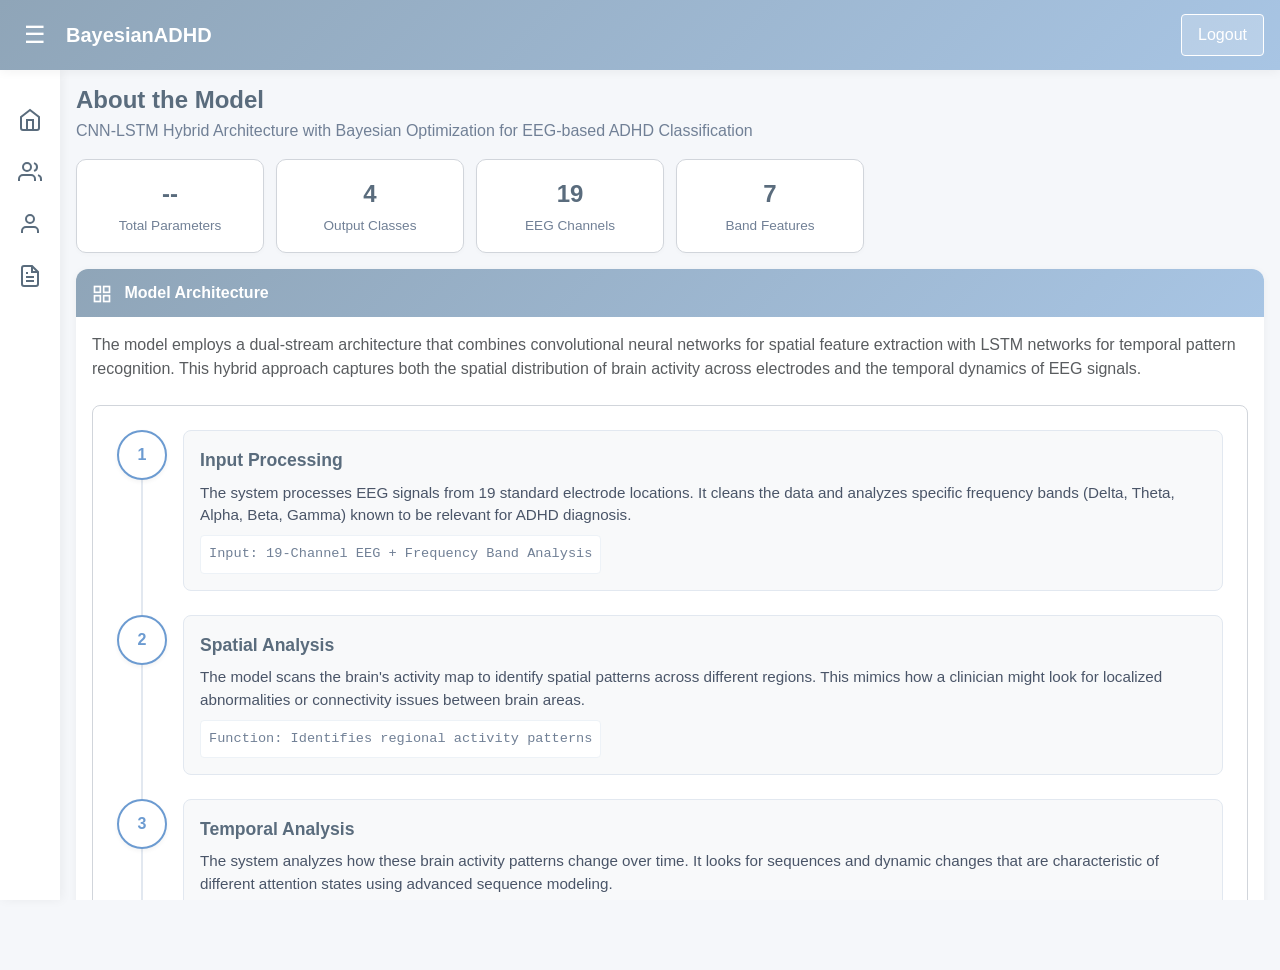
==== backend/app/templates/about.html @ 23b80197 "feat: Add an 'About' page with model information and performance visualizations, refine UI elements," ====
<!DOCTYPE html>
<html lang="en">
    <head>
        <meta charset="UTF-8" />
        <meta name="viewport" content="width=device-width, initial-scale=1.0" />
        <title>About - BayesianADHD Model</title>
        <link
            href="https://cdn.jsdelivr.net/npm/bootstrap@5.3.3/dist/css/bootstrap.min.css"
            rel="stylesheet"
            crossorigin="anonymous"
        />
        <style>
            :root {
                --primary-color: #5a6c7d;
                --secondary-color: #6c9bd1;
                --accent-color: #e89a9c;
                --success-color: #81c995;
                --warning-color: #f5c26b;
                --bg-light: #f5f7fa;
                --text-dark: #4a5568;
                --border-color: #d1d5db;
                --sidebar-width: 250px;
                --sidebar-collapsed-width: 60px;
            }

            body {
                font-family: "Segoe UI", Tahoma, Geneva, Verdana, sans-serif;
                background-color: var(--bg-light);
                color: var(--text-dark);
                margin: 0;
                padding: 0;
                min-height: 100vh;
                overflow-x: hidden;
            }

            .navbar {
                background: linear-gradient(135deg, #8fa5b8, #a8c5e4);
                box-shadow: 0 2px 10px rgba(0, 0, 0, 0.05);
                padding: 0 1rem;
                position: fixed;
                top: 0;
                left: 0;
                right: 0;
                z-index: 1000;
                height: 70px;
                display: flex;
                align-items: center;
            }

            .navbar-left {
                display: flex;
                align-items: center;
                gap: 0.75rem;
            }

            .navbar-brand {
                font-size: 1.25rem;
                font-weight: 600;
                color: white !important;
                margin: 0;
            }

            .navbar-toggle {
                background: none;
                border: none;
                font-size: 1.5rem;
                cursor: pointer;
                color: white;
                padding: 0.5rem;
                margin: 0;
                line-height: 1;
                transition: opacity 0.2s;
            }

            .navbar-toggle:hover {
                opacity: 0.8;
            }

            .layout-wrapper {
                display: flex;
                height: 100vh;
                margin-top: 70px;
            }

            .sidebar {
                width: var(--sidebar-width);
                background: white;
                box-shadow: 2px 0 10px rgba(0, 0, 0, 0.05);
                transition: width 0.3s ease;
                overflow-y: auto;
                overflow-x: hidden;
                display: flex;
                flex-direction: column;
                height: calc(100vh - 70px);
            }

            .sidebar.collapsed {
                width: var(--sidebar-collapsed-width);
            }

            .sidebar-nav {
                flex: 1;
                padding: 1.5rem 0;
            }

            .nav-item {
                list-style: none;
            }

            .nav-link {
                display: flex;
                align-items: center;
                padding: 0.875rem 1rem;
                color: var(--primary-color);
                text-decoration: none;
                transition: all 0.3s ease;
                white-space: nowrap;
                font-size: 0.95rem;
                font-weight: 500;
            }

            .nav-link:hover {
                background: #f8f9fa;
            }

            .nav-link.active {
                background: #e9ecef;
                border-right: 3px solid var(--secondary-color);
                font-weight: 600;
            }

            .nav-link svg {
                min-width: 24px;
                margin-right: 1rem;
                transition: margin 0.3s ease;
            }

            .nav-link span {
                opacity: 1;
                transition: opacity 0.2s ease;
            }

            .sidebar.collapsed .nav-link {
                justify-content: center;
                padding: 0.875rem 0;
            }

            .sidebar.collapsed .nav-link svg {
                margin-right: 0;
            }

            .sidebar.collapsed .nav-link span {
                opacity: 0;
                width: 0;
                overflow: hidden;
            }

            .main-content {
                flex: 1;
                padding: 1rem;
                overflow-y: auto;
                height: calc(100vh - 70px);
            }

            .page-header {
                margin-bottom: 1rem;
            }

            .page-title {
                font-size: 1.5rem;
                font-weight: 700;
                color: var(--primary-color);
                margin-bottom: 0.25rem;
            }

            .page-subtitle {
                color: #718096;
                font-size: 1rem;
            }

            .card {
                background: white;
                border-radius: 12px;
                box-shadow: 0 2px 8px rgba(0, 0, 0, 0.05);
                border: none;
                margin-bottom: 1rem;
            }

            .card-header {
                background: linear-gradient(135deg, #8fa5b8 0%, #a8c5e4 100%);
                color: white;
                font-weight: 600;
                padding: 0.75rem 1rem;
                border-radius: 12px 12px 0 0 !important;
                border: none;
            }

            .card-body {
                padding: 1rem;
            }

            /* Vertical Architecture Visualization */
            .architecture-flow {
                display: flex;
                flex-direction: column;
                gap: 0;
                padding: 1.5rem;
                background: white;
                border: 1px solid var(--border-color);
                border-radius: 8px;
                position: relative;
            }

            .arch-step {
                display: flex;
                gap: 1rem;
                position: relative;
                padding-bottom: 1.5rem;
            }

            .arch-step:last-child {
                padding-bottom: 0;
            }

            .arch-step::before {
                content: '';
                position: absolute;
                left: 24px;
                top: 48px;
                bottom: 0;
                width: 2px;
                background: #e2e8f0;
                z-index: 1;
            }

            .arch-step:last-child::before {
                display: none;
            }

            .arch-icon {
                width: 50px;
                height: 50px;
                border-radius: 50%;
                background: white;
                border: 2px solid var(--secondary-color);
                display: flex;
                align-items: center;
                justify-content: center;
                z-index: 2;
                flex-shrink: 0;
                color: var(--secondary-color);
                font-weight: bold;
                box-shadow: 0 2px 4px rgba(0,0,0,0.05);
            }

            .arch-content {
                flex: 1;
                background: #f8f9fa;
                padding: 1rem;
                border-radius: 8px;
                border: 1px solid #e2e8f0;
                transition: all 0.2s ease;
            }

            .arch-content:hover {
                transform: translateX(4px);
                box-shadow: 0 4px 6px rgba(0,0,0,0.05);
                border-color: var(--secondary-color);
            }

            .arch-title {
                font-size: 1.1rem;
                font-weight: 600;
                color: var(--primary-color);
                margin-bottom: 0.5rem;
                display: flex;
                justify-content: space-between;
                align-items: center;
            }

            .arch-meta {
                font-size: 0.8rem;
                color: white;
                background: var(--secondary-color);
                padding: 0.2rem 0.6rem;
                border-radius: 12px;
            }

            .arch-desc {
                font-size: 0.95rem;
                color: var(--text-dark);
                line-height: 1.5;
                margin-bottom: 0.5rem;
            }

            .arch-detail {
                font-size: 0.85rem;
                color: #718096;
                font-family: monospace;
                background: white;
                padding: 0.5rem;
                border-radius: 4px;
                border: 1px solid #edf2f7;
                display: inline-block;
            }

            /* Parameter Grid */
            .param-grid {
                display: grid;
                grid-template-columns: repeat(auto-fill, minmax(200px, 1fr));
                gap: 1rem;
            }

            .param-item {
                background: white;
                padding: 1rem;
                border-radius: 8px;
                border: 1px solid var(--border-color);
                border-left: 4px solid var(--secondary-color);
            }

            .param-label {
                font-size: 0.8rem;
                color: #718096;
                text-transform: uppercase;
                letter-spacing: 0.5px;
                margin-bottom: 0.25rem;
            }

            .param-value {
                font-size: 1.1rem;
                font-weight: 600;
                color: var(--primary-color);
            }

            /* Stats Cards */
            .stats-grid {
                display: grid;
                grid-template-columns: repeat(auto-fill, minmax(180px, 1fr));
                gap: 0.75rem;
                margin-bottom: 1rem;
            }

            .stat-card {
                background: white;
                color: var(--text-dark);
                padding: 1rem;
                border-radius: 10px;
                text-align: center;
                border: 1px solid var(--border-color);
                box-shadow: 0 2px 4px rgba(0,0,0,0.02);
            }

            .stat-value {
                font-size: 1.5rem;
                font-weight: 700;
                margin-bottom: 0.25rem;
                color: var(--primary-color);
            }

            .stat-label {
                font-size: 0.85rem;
                color: #718096;
            }

            /* Image Container */
            .image-container {
                text-align: center;
                padding: 1rem;
                background: #f8f9fa;
                border-radius: 8px;
                margin-bottom: 1rem;
            }

            .image-container img {
                max-width: 100%;
                height: auto;
                border-radius: 6px;
                box-shadow: 0 2px 8px rgba(0, 0, 0, 0.1);
            }

            .image-placeholder {
                background: #e2e8f0;
                border: 2px dashed #a0aec0;
                border-radius: 8px;
                padding: 3rem;
                text-align: center;
                color: #718096;
            }

            .image-placeholder svg {
                margin-bottom: 1rem;
                opacity: 0.5;
            }

            /* Section Headers */
            .section-header {
                display: flex;
                align-items: center;
                gap: 0.75rem;
                margin-bottom: 1rem;
                padding-bottom: 0.75rem;
                border-bottom: 2px solid #e2e8f0;
            }

            .section-header h5 {
                margin: 0;
                font-weight: 600;
                color: var(--primary-color);
            }

            .section-icon {
                width: 32px;
                height: 32px;
                background: var(--secondary-color);
                border-radius: 8px;
                display: flex;
                align-items: center;
                justify-content: center;
                color: white;
            }

            /* Table Styles */
            .info-table {
                width: 100%;
            }

            .info-table th {
                background: #f8f9fa;
                padding: 0.75rem 1rem;
                text-align: left;
                font-weight: 600;
                color: var(--primary-color);
                border-bottom: 2px solid #e2e8f0;
            }

            .info-table td {
                padding: 0.75rem 1rem;
                border-bottom: 1px solid #e2e8f0;
            }

            .info-table tr:last-child td {
                border-bottom: none;
            }

            /* Placeholder Card */
            .placeholder-card {
                background: white;
                border: 2px dashed #cbd5e0;
                border-radius: 12px;
                padding: 3rem 1.5rem;
                text-align: center;
                display: flex;
                flex-direction: column;
                align-items: center;
                justify-content: center;
                height: 100%;
                min-height: 300px;
                transition: all 0.3s ease;
            }

            .placeholder-card:hover {
                border-color: var(--secondary-color);
                background: #f8fafc;
            }

            .placeholder-icon {
                width: 64px;
                height: 64px;
                color: #a0aec0;
                margin-bottom: 1rem;
                opacity: 0.6;
            }

            .placeholder-title {
                font-weight: 600;
                color: var(--text-dark);
                margin-bottom: 0.5rem;
                font-size: 1.1rem;
            }

            .placeholder-text {
                color: #718096;
                font-size: 0.9rem;
                max-width: 250px;
                margin: 0 auto;
            }

            /* Feature List */
            .feature-list {
                list-style: none;
                padding: 0;
                margin: 0;
            }

            .feature-list li {
                padding: 1rem;
                margin-bottom: 0.75rem;
                border: 1px solid var(--border-color);
                border-radius: 8px;
                display: flex;
                align-items: flex-start;
                gap: 1rem;
                background: white;
                transition: transform 0.2s ease;
            }

            .feature-list li:hover {
                transform: translateY(-2px);
                box-shadow: 0 4px 6px rgba(0,0,0,0.02);
            }

            .feature-icon {
                display: flex;
                align-items: center;
                justify-content: center;
                width: 24px;
                height: 24px;
                background: var(--secondary-color);
                color: white;
                border-radius: 50%;
                font-size: 0.8rem;
                flex-shrink: 0;
                margin-top: 2px;
            }

            /* Tabs */
            .nav-tabs {
                border-bottom: 2px solid #e2e8f0;
            }

            .nav-tabs .nav-link {
                color: var(--text-dark);
                border: none;
                border-bottom: 3px solid transparent;
                padding: 0.75rem 1.25rem;
                font-weight: 500;
            }

            .nav-tabs .nav-link:hover {
                border-bottom-color: var(--secondary-color);
            }

            .nav-tabs .nav-link.active {
                color: var(--secondary-color);
                background: none;
                border-bottom-color: var(--secondary-color);
            }

            .tab-content {
                padding-top: 1.5rem;
            }

            /* Badge */
            .badge-custom {
                background: var(--secondary-color);
                color: white;
                padding: 0.35rem 0.75rem;
                border-radius: 20px;
                font-size: 0.8rem;
                font-weight: 500;
            }

            /* Responsive */
            @media (max-width: 768px) {
                .arch-row {
                    flex-direction: column;
                }

                .arch-arrow {
                    transform: rotate(90deg);
                }

                .param-grid {
                    grid-template-columns: 1fr;
                }
            }
        </style>
    </head>

    <body>
        <!-- Navigation Bar -->
        <nav class="navbar">
            <div class="navbar-left">
                <button class="navbar-toggle" id="sidebar-toggle">
                    <span>☰</span>
                </button>
                <span class="navbar-brand">BayesianADHD</span>
            </div>
            <div
                style="
                    margin-left: auto;
                    display: flex;
                    align-items: center;
                    gap: 1rem;
                "
            >
                <span
                    style="color: white; font-weight: 500"
                    id="clinician-name"
                ></span>
                <button
                    id="logout-btn"
                    style="
                        background: rgba(255, 255, 255, 0.2);
                        border: 1px solid white;
                        color: white;
                        padding: 0.5rem 1rem;
                        border-radius: 4px;
                        cursor: pointer;
                        font-weight: 500;
                        transition: all 0.3s ease;
                    "
                >
                    Logout
                </button>
            </div>
        </nav>

        <div class="layout-wrapper">
            <!-- Sidebar -->
            <aside class="sidebar collapsed" id="sidebar">
                <nav class="sidebar-nav">
                    <ul style="padding: 0; margin: 0">
                        <li class="nav-item">
                            <a href="/index.html" class="nav-link">
                                <svg
                                    width="24"
                                    height="24"
                                    viewBox="0 0 24 24"
                                    fill="none"
                                    stroke="currentColor"
                                    stroke-width="2"
                                >
                                    <path
                                        d="M3 9l9-7 9 7v11a2 2 0 0 1-2 2H5a2 2 0 0 1-2-2z"
                                    ></path>
                                    <polyline
                                        points="9 22 9 12 15 12 15 22"
                                    ></polyline>
                                </svg>
                                <span>Analysis</span>
                            </a>
                        </li>
                        <li class="nav-item">
                            <a href="/subjects.html" class="nav-link">
                                <svg
                                    width="24"
                                    height="24"
                                    viewBox="0 0 24 24"
                                    fill="none"
                                    stroke="currentColor"
                                    stroke-width="2"
                                >
                                    <path
                                        d="M17 21v-2a4 4 0 0 0-4-4H5a4 4 0 0 0-4 4v2"
                                    ></path>
                                    <circle cx="9" cy="7" r="4"></circle>
                                    <path d="M23 21v-2a4 4 0 0 0-3-3.87"></path>
                                    <path d="M16 3.13a4 4 0 0 1 0 7.75"></path>
                                </svg>
                                <span>Subjects</span>
                            </a>
                        </li>
                        <li class="nav-item">
                            <a href="/clinicians.html" class="nav-link">
                                <svg
                                    width="24"
                                    height="24"
                                    viewBox="0 0 24 24"
                                    fill="none"
                                    stroke="currentColor"
                                    stroke-width="2"
                                >
                                    <path
                                        d="M20 21v-2a4 4 0 0 0-4-4H8a4 4 0 0 0-4 4v2"
                                    ></path>
                                    <circle cx="12" cy="7" r="4"></circle>
                                </svg>
                                <span>Clinicians</span>
                            </a>
                        </li>
                        <li class="nav-item">
                            <a href="/results.html" class="nav-link">
                                <svg
                                    width="24"
                                    height="24"
                                    viewBox="0 0 24 24"
                                    fill="none"
                                    stroke="currentColor"
                                    stroke-width="2"
                                >
                                    <path
                                        d="M14 2H6a2 2 0 0 0-2 2v16a2 2 0 0 0 2 2h12a2 2 0 0 0 2-2V8z"
                                    ></path>
                                    <polyline
                                        points="14 2 14 8 20 8"
                                    ></polyline>
                                    <line x1="16" y1="13" x2="8" y2="13"></line>
                                    <line x1="16" y1="17" x2="8" y2="17"></line>
                                    <polyline points="10 9 9 9 8 9"></polyline>
                                </svg>
                                <span>Results</span>
                            </a>
                        </li>
                        <!--
                        <li class="nav-item">
                            <a href="/about.html" class="nav-link active">
                                <svg
                                    width="24"
                                    height="24"
                                    viewBox="0 0 24 24"
                                    fill="none"
                                    stroke="currentColor"
                                    stroke-width="2"
                                >
                                    <circle cx="12" cy="12" r="10"></circle>
                                    <path
                                        d="M9.09 9a3 3 0 0 1 5.83 1c0 2-3 3-3 3"
                                    ></path>
                                    <line
                                        x1="12"
                                        y1="17"
                                        x2="12.01"
                                        y2="17"
                                    ></line>
                                </svg>
                                <span>About</span>
                            </a>
                        </li>
                        -->
                    </ul>
                </nav>
            </aside>

            <!-- Main Content -->
            <main class="main-content">
                <div class="page-header">
                    <h1 class="page-title">About the Model</h1>
                    <p class="page-subtitle">
                        CNN-LSTM Hybrid Architecture with Bayesian Optimization
                        for EEG-based ADHD Classification
                    </p>
                </div>

                <!-- Model Overview Stats -->
                <div class="stats-grid" id="model-stats">
                    <div class="stat-card">
                        <div class="stat-value" id="stat-params">--</div>
                        <div class="stat-label">Total Parameters</div>
                    </div>
                    <div class="stat-card">
                        <div class="stat-value">4</div>
                        <div class="stat-label">Output Classes</div>
                    </div>
                    <div class="stat-card">
                        <div class="stat-value">19</div>
                        <div class="stat-label">EEG Channels</div>
                    </div>
                    <div class="stat-card">
                        <div class="stat-value">7</div>
                        <div class="stat-label">Band Features</div>
                    </div>
                </div>

                <!-- Architecture Card -->
                <div class="card">
                    <div class="card-header">
                        <svg
                            width="20"
                            height="20"
                            viewBox="0 0 24 24"
                            fill="none"
                            stroke="currentColor"
                            stroke-width="2"
                            style="
                                display: inline;
                                vertical-align: middle;
                                margin-right: 8px;
                            "
                        >
                            <rect x="3" y="3" width="7" height="7"></rect>
                            <rect x="14" y="3" width="7" height="7"></rect>
                            <rect x="14" y="14" width="7" height="7"></rect>
                            <rect x="3" y="14" width="7" height="7"></rect>
                        </svg>
                        Model Architecture
                    </div>
                    <div class="card-body">
                        <p class="text-muted mb-4">
                            The model employs a dual-stream architecture that
                            combines convolutional neural networks for spatial
                            feature extraction with LSTM networks for temporal
                            pattern recognition. This hybrid approach captures
                            both the spatial distribution of brain activity
                            across electrodes and the temporal dynamics of EEG
                            signals.
                        </p>

                        <!-- Visual Architecture Flow -->
                        <div class="architecture-flow">
                            <!-- Input Step -->
                            <div class="arch-step">
                                <div class="arch-icon">1</div>
                                <div class="arch-content">
                                    <div class="arch-title">
                                        Input Processing
                                    </div>
                                    <div class="arch-desc">
                                        The system processes EEG signals from 19 standard electrode locations. It cleans the data and analyzes specific frequency bands (Delta, Theta, Alpha, Beta, Gamma) known to be relevant for ADHD diagnosis.
                                    </div>
                                    <div class="arch-detail">
                                        Input: 19-Channel EEG + Frequency Band Analysis
                                    </div>
                                </div>
                            </div>

                            <!-- Spatial Analysis -->
                            <div class="arch-step">
                                <div class="arch-icon">2</div>
                                <div class="arch-content">
                                    <div class="arch-title">
                                        Spatial Analysis
                                    </div>
                                    <div class="arch-desc">
                                        The model scans the brain's activity map to identify spatial patterns across different regions. This mimics how a clinician might look for localized abnormalities or connectivity issues between brain areas.
                                    </div>
                                    <div class="arch-detail">
                                        Function: Identifies regional activity patterns
                                    </div>
                                </div>
                            </div>

                            <!-- Temporal Analysis -->
                            <div class="arch-step">
                                <div class="arch-icon">3</div>
                                <div class="arch-content">
                                    <div class="arch-title">
                                        Temporal Analysis
                                    </div>
                                    <div class="arch-desc">
                                        The system analyzes how these brain activity patterns change over time. It looks for sequences and dynamic changes that are characteristic of different attention states using advanced sequence modeling.
                                    </div>
                                    <div class="arch-detail">
                                        Function: Tracks brain activity changes over time
                                    </div>
                                </div>
                            </div>

                            <!-- Classification -->
                            <div class="arch-step">
                                <div class="arch-icon">4</div>
                                <div class="arch-content">
                                    <div class="arch-title">
                                        Classification
                                    </div>
                                    <div class="arch-desc">
                                        Based on the identified spatial and temporal patterns, the model calculates the probability of each category to aid clinical decision making.
                                    </div>
                                    <div class="arch-detail">
                                        Output: Probability of ADHD Subtypes vs Control
                                    </div>
                                </div>
                            </div>
                        </div>
                    </div>
                </div>

                <!-- Tabs for Details -->
                <div class="card">
                    <div class="card-body">
                        <ul class="nav nav-tabs" id="detailTabs" role="tablist">
                            <li class="nav-item" role="presentation">
                                <button
                                    class="nav-link active"
                                    id="params-tab"
                                    data-bs-toggle="tab"
                                    data-bs-target="#params"
                                    type="button"
                                >
                                    Optimized Parameters
                                </button>
                            </li>
                            <li class="nav-item" role="presentation">
                                <button
                                    class="nav-link"
                                    id="training-tab"
                                    data-bs-toggle="tab"
                                    data-bs-target="#training"
                                    type="button"
                                >
                                    Training Results
                                </button>
                            </li>
                            <li class="nav-item" role="presentation">
                                <button
                                    class="nav-link"
                                    id="features-tab"
                                    data-bs-toggle="tab"
                                    data-bs-target="#features"
                                    type="button"
                                >
                                    Key Features
                                </button>
                            </li>
                        </ul>

                        <div class="tab-content" id="detailTabsContent">
                            <!-- Optimized Parameters Tab -->
                            <div
                                class="tab-pane fade show active"
                                id="params"
                                role="tabpanel"
                            >
                                <div class="section-header">
                                    <div class="section-icon">
                                        <svg
                                            width="16"
                                            height="16"
                                            viewBox="0 0 24 24"
                                            fill="none"
                                            stroke="currentColor"
                                            stroke-width="2"
                                        >
                                            <circle
                                                cx="12"
                                                cy="12"
                                                r="3"
                                            ></circle>
                                            <path
                                                d="M19.4 15a1.65 1.65 0 0 0 .33 1.82l.06.06a2 2 0 0 1 0 2.83 2 2 0 0 1-2.83 0l-.06-.06a1.65 1.65 0 0 0-1.82-.33 1.65 1.65 0 0 0-1 1.51V21a2 2 0 0 1-2 2 2 2 0 0 1-2-2v-.09A1.65 1.65 0 0 0 9 19.4a1.65 1.65 0 0 0-1.82.33l-.06.06a2 2 0 0 1-2.83 0 2 2 0 0 1 0-2.83l.06-.06a1.65 1.65 0 0 0 .33-1.82 1.65 1.65 0 0 0-1.51-1H3a2 2 0 0 1-2-2 2 2 0 0 1 2-2h.09A1.65 1.65 0 0 0 4.6 9a1.65 1.65 0 0 0-.33-1.82l-.06-.06a2 2 0 0 1 0-2.83 2 2 0 0 1 2.83 0l.06.06a1.65 1.65 0 0 0 1.82.33H9a1.65 1.65 0 0 0 1-1.51V3a2 2 0 0 1 2-2 2 2 0 0 1 2 2v.09a1.65 1.65 0 0 0 1 1.51 1.65 1.65 0 0 0 1.82-.33l.06-.06a2 2 0 0 1 2.83 0 2 2 0 0 1 0 2.83l-.06.06a1.65 1.65 0 0 0-.33 1.82V9a1.65 1.65 0 0 0 1.51 1H21a2 2 0 0 1 2 2 2 2 0 0 1-2 2h-.09a1.65 1.65 0 0 0-1.51 1z"
                                            ></path>
                                        </svg>
                                    </div>
                                    <h5>
                                        Hyperparameters (Bayesian Optimized)
                                    </h5>
                                    <span class="badge-custom"
                                        >TPE Algorithm</span
                                    >
                                </div>
                                <p class="text-muted mb-3">
                                    These parameters were found using
                                    Tree-structured Parzen Estimator (TPE) with
                                    iterative convergence-based optimization.
                                </p>

                                <div class="row">
                                    <div class="col-md-6">
                                        <h6 class="text-muted mb-3">
                                            CNN Configuration
                                        </h6>
                                        <div class="param-grid">
                                            <div class="param-item">
                                                <div class="param-label">
                                                    Conv1 Filters
                                                </div>
                                                <div
                                                    class="param-value"
                                                    id="param-cnn-kernels-1"
                                                >
                                                    64
                                                </div>
                                            </div>
                                            <div class="param-item">
                                                <div class="param-label">
                                                    Conv1 Kernel
                                                </div>
                                                <div
                                                    class="param-value"
                                                    id="param-cnn-kernel-1"
                                                >
                                                    5×5
                                                </div>
                                            </div>
                                            <div class="param-item">
                                                <div class="param-label">
                                                    Conv2 Filters
                                                </div>
                                                <div
                                                    class="param-value"
                                                    id="param-cnn-kernels-2"
                                                >
                                                    16
                                                </div>
                                            </div>
                                            <div class="param-item">
                                                <div class="param-label">
                                                    Conv2 Kernel
                                                </div>
                                                <div
                                                    class="param-value"
                                                    id="param-cnn-kernel-2"
                                                >
                                                    5×5
                                                </div>
                                            </div>
                                            <div class="param-item">
                                                <div class="param-label">
                                                    CNN Dense
                                                </div>
                                                <div
                                                    class="param-value"
                                                    id="param-cnn-dense"
                                                >
                                                    32
                                                </div>
                                            </div>
                                            <div class="param-item">
                                                <div class="param-label">
                                                    CNN Dropout
                                                </div>
                                                <div
                                                    class="param-value"
                                                    id="param-cnn-dropout"
                                                >
                                                    0.052
                                                </div>
                                            </div>
                                        </div>
                                    </div>
                                    <div class="col-md-6">
                                        <h6 class="text-muted mb-3">
                                            LSTM & Training
                                        </h6>
                                        <div class="param-grid">
                                            <div class="param-item">
                                                <div class="param-label">
                                                    LSTM Hidden
                                                </div>
                                                <div
                                                    class="param-value"
                                                    id="param-lstm-hidden"
                                                >
                                                    96
                                                </div>
                                            </div>
                                            <div class="param-item">
                                                <div class="param-label">
                                                    LSTM Layers
                                                </div>
                                                <div
                                                    class="param-value"
                                                    id="param-lstm-layers"
                                                >
                                                    4
                                                </div>
                                            </div>
                                            <div class="param-item">
                                                <div class="param-label">
                                                    LSTM Dense
                                                </div>
                                                <div
                                                    class="param-value"
                                                    id="param-lstm-dense"
                                                >
                                                    64
                                                </div>
                                            </div>
                                            <div class="param-item">
                                                <div class="param-label">
                                                    Batch Size
                                                </div>
                                                <div
                                                    class="param-value"
                                                    id="param-batch-size"
                                                >
                                                    32
                                                </div>
                                            </div>
                                            <div class="param-item">
                                                <div class="param-label">
                                                    Learning Rate
                                                </div>
                                                <div
                                                    class="param-value"
                                                    id="param-lr"
                                                >
                                                    6.42e-5
                                                </div>
                                            </div>
                                            <div class="param-item">
                                                <div class="param-label">
                                                    Optimizer
                                                </div>
                                                <div
                                                    class="param-value"
                                                    id="param-optimizer"
                                                >
                                                    SGD
                                                </div>
                                            </div>
                                        </div>
                                    </div>
                                </div>
                            </div>

                            <!-- Training Results Tab -->
                            <div
                                class="tab-pane fade"
                                id="training"
                                role="tabpanel"
                            >
                                <div class="section-header">
                                    <div class="section-icon">
                                        <svg
                                            width="16"
                                            height="16"
                                            viewBox="0 0 24 24"
                                            fill="none"
                                            stroke="currentColor"
                                            stroke-width="2"
                                        >
                                            <line
                                                x1="18"
                                                y1="20"
                                                x2="18"
                                                y2="10"
                                            ></line>
                                            <line
                                                x1="12"
                                                y1="20"
                                                x2="12"
                                                y2="4"
                                            ></line>
                                            <line
                                                x1="6"
                                                y1="20"
                                                x2="6"
                                                y2="14"
                                            ></line>
                                        </svg>
                                    </div>
                                    <h5>Training Visualizations</h5>
                                </div>

                                <div class="row">
                                    <div class="col-lg-6 mb-4">
                                        <div class="image-container">
                                            <img src="/static/images/Training Curve Comparison.png" alt="Training Curve Comparison">
                                            <div class="mt-2 text-muted small">Training & Validation Loss</div>
                                        </div>
                                    </div>
                                    <div class="col-lg-6 mb-4">
                                        <div class="image-container">
                                            <img src="/static/images/Confusion Matrix Comparison.png" alt="Confusion Matrix">
                                            <div class="mt-2 text-muted small">Confusion Matrix</div>
                                        </div>
                                    </div>
                                </div>

                                <div class="row">
                                    <div class="col-lg-6 mb-4">
                                        <div class="image-container">
                                            <img src="/static/images/Bayesian Optimization Run Convergence.png" alt="Bayesian Optimization">
                                            <div class="mt-2 text-muted small">Bayesian Optimization Convergence</div>
                                        </div>
                                    </div>
                                    <div class="col-lg-6 mb-4">
                                        <div class="image-container">
                                            <img src="/static/images/Performance Comparison.png" alt="Performance Comparison">
                                            <div class="mt-2 text-muted small">Model Performance Comparison</div>
                                        </div>
                                    </div>
                                </div>
                            </div>

                            <!-- Key Features Tab -->
                            <div
                                class="tab-pane fade"
                                id="features"
                                role="tabpanel"
                            >
                                <div class="row">
                                    <div class="col-md-6">
                                        <div class="section-header">
                                            <div class="section-icon">
                                                <svg
                                                    width="16"
                                                    height="16"
                                                    viewBox="0 0 24 24"
                                                    fill="none"
                                                    stroke="currentColor"
                                                    stroke-width="2"
                                                >
                                                    <polyline
                                                        points="22 12 18 12 15 21 9 3 6 12 2 12"
                                                    ></polyline>
                                                </svg>
                                            </div>
                                            <h5>Architecture Features</h5>
                                        </div>
                                        <ul class="feature-list">
                                            <li>
                                                <span class="feature-icon"
                                                    >✓</span
                                                >
                                                <div>
                                                    <strong
                                                        >Dual-Stream
                                                        Architecture</strong
                                                    ><br />
                                                    <small class="text-muted"
                                                        >Combines raw EEG
                                                        spatial-temporal
                                                        features with engineered
                                                        frequency band
                                                        powers</small
                                                    >
                                                </div>
                                            </li>
                                            <li>
                                                <span class="feature-icon"
                                                    >✓</span
                                                >
                                                <div>
                                                    <strong
                                                        >CNN Spatial
                                                        Extraction</strong
                                                    ><br />
                                                    <small class="text-muted"
                                                        >Conv2D layers capture
                                                        spatial patterns across
                                                        19 EEG electrodes</small
                                                    >
                                                </div>
                                            </li>
                                            <li>
                                                <span class="feature-icon"
                                                    >✓</span
                                                >
                                                <div>
                                                    <strong
                                                        >LSTM Temporal
                                                        Modeling</strong
                                                    ><br />
                                                    <small class="text-muted"
                                                        >Multi-layer LSTM
                                                        captures sequential
                                                        patterns in EEG time
                                                        series</small
                                                    >
                                                </div>
                                            </li>
                                            <li>
                                                <span class="feature-icon"
                                                    >✓</span
                                                >
                                                <div>
                                                    <strong
                                                        >Feature Fusion</strong
                                                    ><br />
                                                    <small class="text-muted"
                                                        >Concatenates CNN-LSTM
                                                        output with band power
                                                        features for
                                                        classification</small
                                                    >
                                                </div>
                                            </li>
                                        </ul>
                                    </div>
                                    <div class="col-md-6">
                                        <div class="section-header">
                                            <div class="section-icon">
                                                <svg
                                                    width="16"
                                                    height="16"
                                                    viewBox="0 0 24 24"
                                                    fill="none"
                                                    stroke="currentColor"
                                                    stroke-width="2"
                                                >
                                                    <path d="M12 20h9"></path>
                                                    <path
                                                        d="M16.5 3.5a2.121 2.121 0 0 1 3 3L7 19l-4 1 1-4L16.5 3.5z"
                                                    ></path>
                                                </svg>
                                            </div>
                                            <h5>Training Features</h5>
                                        </div>
                                        <ul class="feature-list">
                                            <li>
                                                <span class="feature-icon"
                                                    >✓</span
                                                >
                                                <div>
                                                    <strong
                                                        >Bayesian Hyperparameter
                                                        Optimization</strong
                                                    ><br />
                                                    <small class="text-muted"
                                                        >Tree-structured Parzen
                                                        Estimator (TPE) for
                                                        efficient parameter
                                                        search</small
                                                    >
                                                </div>
                                            </li>
                                            <li>
                                                <span class="feature-icon"
                                                    >✓</span
                                                >
                                                <div>
                                                    <strong
                                                        >Iterative
                                                        Convergence</strong
                                                    ><br />
                                                    <small class="text-muted"
                                                        >Multiple BO searches
                                                        until standard deviation
                                                        of results
                                                        converges</small
                                                    >
                                                </div>
                                            </li>
                                            <li>
                                                <span class="feature-icon"
                                                    >✓</span
                                                >
                                                <div>
                                                    <strong
                                                        >Early Stopping</strong
                                                    ><br />
                                                    <small class="text-muted"
                                                        >Prevents overfitting
                                                        with configurable
                                                        patience
                                                        parameter</small
                                                    >
                                                </div>
                                            </li>
                                            <li>
                                                <span class="feature-icon"
                                                    >✓</span
                                                >
                                                <div>
                                                    <strong
                                                        >Cross-Validation</strong
                                                    ><br />
                                                    <small class="text-muted"
                                                        >K-Fold and
                                                        Leave-One-Subject-Out
                                                        (LOSOCV) for robust
                                                        evaluation</small
                                                    >
                                                </div>
                                            </li>
                                        </ul>
                                    </div>
                                </div>

                                <div class="mt-4">
                                    <div class="section-header">
                                        <div class="section-icon">
                                            <svg
                                                width="16"
                                                height="16"
                                                viewBox="0 0 24 24"
                                                fill="none"
                                                stroke="currentColor"
                                                stroke-width="2"
                                            >
                                                <path
                                                    d="M21 16V8a2 2 0 0 0-1-1.73l-7-4a2 2 0 0 0-2 0l-7 4A2 2 0 0 0 3 8v8a2 2 0 0 0 1 1.73l7 4a2 2 0 0 0 2 0l7-4A2 2 0 0 0 21 16z"
                                                ></path>
                                            </svg>
                                        </div>
                                        <h5>Classification Classes</h5>
                                    </div>
                                    <table class="info-table">
                                        <thead>
                                            <tr>
                                                <th>Class ID</th>
                                                <th>Label</th>
                                                <th>Description</th>
                                            </tr>
                                        </thead>
                                        <tbody>
                                            <tr>
                                                <td>0</td>
                                                <td><strong>Combined / C</strong></td>
                                                <td>
                                                    Combined Presentation (ADHD-C)
                                                    (Inattentive + Hyperactive-Impulsive)
                                                </td>
                                            </tr>
                                            <tr>
                                                <td>1</td>
                                                <td><strong>Hyperactive-Impulsive</strong></td>
                                                <td>
                                                    Predominantly Hyperactive-Impulsive Presentation (ADHD-H)
                                                </td>
                                            </tr>
                                            <tr>
                                                <td>2</td>
                                                <td><strong>Inattentive</strong></td>
                                                <td>
                                                    Predominantly Inattentive Presentation (ADHD-I)
                                                </td>
                                            </tr>
                                            <tr>
                                                <td>3</td>
                                                <td>
                                                    <strong>Non-ADHD</strong>
                                                </td>
                                                <td>
                                                    Neurotypical Control Group
                                                    (No diagnosis)
                                                </td>
                                            </tr>
                                        </tbody>
                                    </table>
                                </div>
                            </div>
                        </div>
                    </div>
                </div>

                <!-- Footer Info -->
                <div class="card">
                    <div class="card-body text-center">
                        <p class="text-muted mb-0">
                            <strong>BayesianADHD</strong> - EEG-based ADHD
                            Classification Platform<br />
                            <small
                                >Model trained with PyTorch | Hyperparameter
                                optimization with Hyperopt</small
                            >
                        </p>
                    </div>
                </div>
            </main>
        </div>

        <script
            src="https://cdn.jsdelivr.net/npm/bootstrap@5.3.3/dist/js/bootstrap.bundle.min.js"
            crossorigin="anonymous"
        ></script>
        <script>
            // Sidebar toggle
            const sidebar = document.getElementById("sidebar");
            const toggleBtn = document.getElementById("sidebar-toggle");

            toggleBtn.addEventListener("click", () => {
                sidebar.classList.toggle("collapsed");
            });

            // Load clinician name
            document.addEventListener("DOMContentLoaded", async () => {
                try {
                    const response = await fetch("/api/clinician/current");
                    if (response.ok) {
                        const data = await response.json();
                        document.getElementById(
                            "clinician-name"
                        ).textContent = `Dr. ${data.first_name} ${data.last_name}`;
                    }
                } catch (error) {
                    console.log("Could not load clinician info");
                }

                // Load model info
                loadModelInfo();
            });

            // Logout handler
            document
                .getElementById("logout-btn")
                .addEventListener("click", async () => {
                    try {
                        await fetch("/api/logout", { method: "POST" });
                        window.location.href = "/login.html";
                    } catch (error) {
                        console.error("Logout error:", error);
                        window.location.href = "/login.html";
                    }
                });

            // Load model parameters and stats
            async function loadModelInfo() {
                try {
                    const response = await fetch("/api/model/info");
                    if (response.ok) {
                        const data = await response.json();

                        // Update stats
                        if (data.total_params) {
                            document.getElementById("stat-params").textContent =
                                formatNumber(data.total_params);
                        }

                        // Update parameters
                        if (data.params) {
                            const p = data.params;

                            // CNN params
                            updateElement(
                                "param-cnn-kernels-1",
                                p.cnn_kernels_1
                            );
                            updateElement(
                                "param-cnn-kernel-1",
                                `${p.cnn_kernel_size_1}×${p.cnn_kernel_size_1}`
                            );
                            updateElement(
                                "param-cnn-kernels-2",
                                p.cnn_kernels_2
                            );
                            updateElement(
                                "param-cnn-kernel-2",
                                `${p.cnn_kernel_size_2}×${p.cnn_kernel_size_2}`
                            );
                            updateElement("param-cnn-dense", p.cnn_dense);
                            updateElement(
                                "param-cnn-dropout",
                                p.cnn_dropout?.toFixed(3) ||
                                    p.dropout?.toFixed(3)
                            );

                            // LSTM params
                            updateElement(
                                "param-lstm-hidden",
                                p.lstm_hidden_size
                            );
                            updateElement("param-lstm-layers", p.lstm_layers);
                            updateElement("param-lstm-dense", p.lstm_dense);

                            // Training params
                            updateElement("param-batch-size", p.batch_size);
                            updateElement(
                                "param-lr",
                                p.learning_rate?.toExponential(2)
                            );
                            updateElement(
                                "param-optimizer",
                                p.optimizer?.toUpperCase()
                            );

                            // Update architecture diagram
                            updateElement(
                                "conv1-detail",
                                `${p.cnn_kernels_1} filters, ${p.cnn_kernel_size_1}×${p.cnn_kernel_size_1}`
                            );
                            updateElement(
                                "conv2-detail",
                                `${p.cnn_kernels_2} filters, ${p.cnn_kernel_size_2}×${p.cnn_kernel_size_2}`
                            );
                            updateElement(
                                "cnn-dense-detail",
                                `${p.cnn_dense} units`
                            );
                            updateElement(
                                "lstm-detail",
                                `${p.lstm_layers} layers, ${p.lstm_hidden_size} hidden`
                            );
                        }
                    }
                } catch (error) {
                    console.error("Error loading model info:", error);
                }
            }

            function updateElement(id, value) {
                const el = document.getElementById(id);
                if (el && value !== undefined && value !== null) {
                    el.textContent = value;
                }
            }

            function formatNumber(num) {
                if (num >= 1000000) {
                    return (num / 1000000).toFixed(2) + "M";
                } else if (num >= 1000) {
                    return (num / 1000).toFixed(1) + "K";
                }
                return num.toString();
            }
        </script>
    </body>
</html>
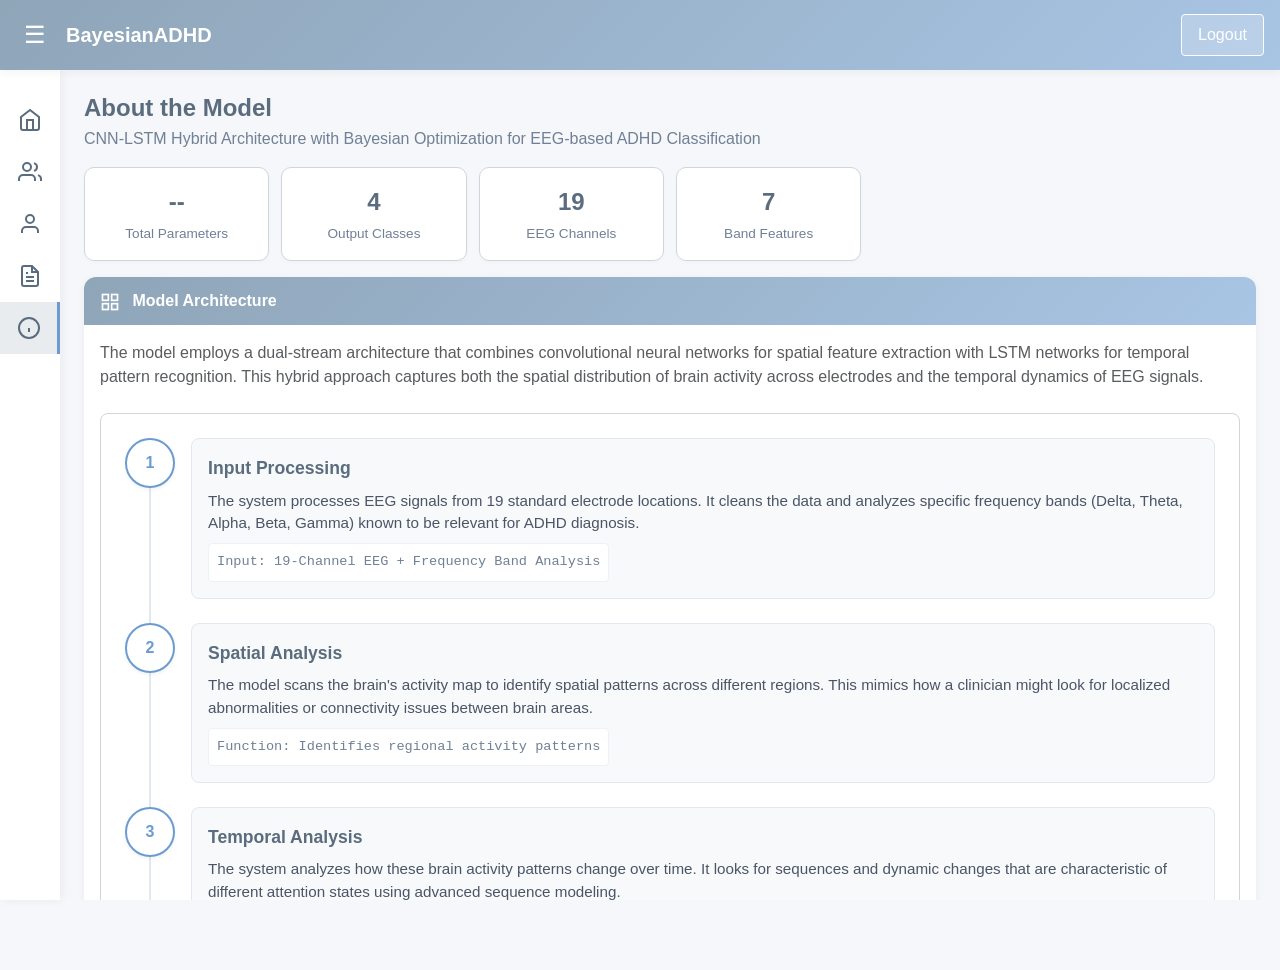
==== commit bf55c60f: "feat: Activate the "About" navigation link and update its icon across all templates." ====
--- a/backend/app/templates/about.html
+++ b/backend/app/templates/about.html
@@ -157,10 +157,13 @@
 
             .main-content {
                 flex: 1;
-                padding: 1rem;
+                padding: 1.5rem;
                 overflow-y: auto;
                 height: calc(100vh - 70px);
             }
+
+
+
 
             .page-header {
                 margin-bottom: 1rem;
@@ -703,7 +706,6 @@
                                 <span>Results</span>
                             </a>
                         </li>
-                        <!--
                         <li class="nav-item">
                             <a href="/about.html" class="nav-link active">
                                 <svg
@@ -715,20 +717,12 @@
                                     stroke-width="2"
                                 >
                                     <circle cx="12" cy="12" r="10"></circle>
-                                    <path
-                                        d="M9.09 9a3 3 0 0 1 5.83 1c0 2-3 3-3 3"
-                                    ></path>
-                                    <line
-                                        x1="12"
-                                        y1="17"
-                                        x2="12.01"
-                                        y2="17"
-                                    ></line>
+                                    <line x1="12" y1="16" x2="12" y2="12"></line>
+                                    <line x1="12" y1="8" x2="12.01" y2="8"></line>
                                 </svg>
                                 <span>About</span>
                             </a>
                         </li>
-                        -->
                     </ul>
                 </nav>
             </aside>
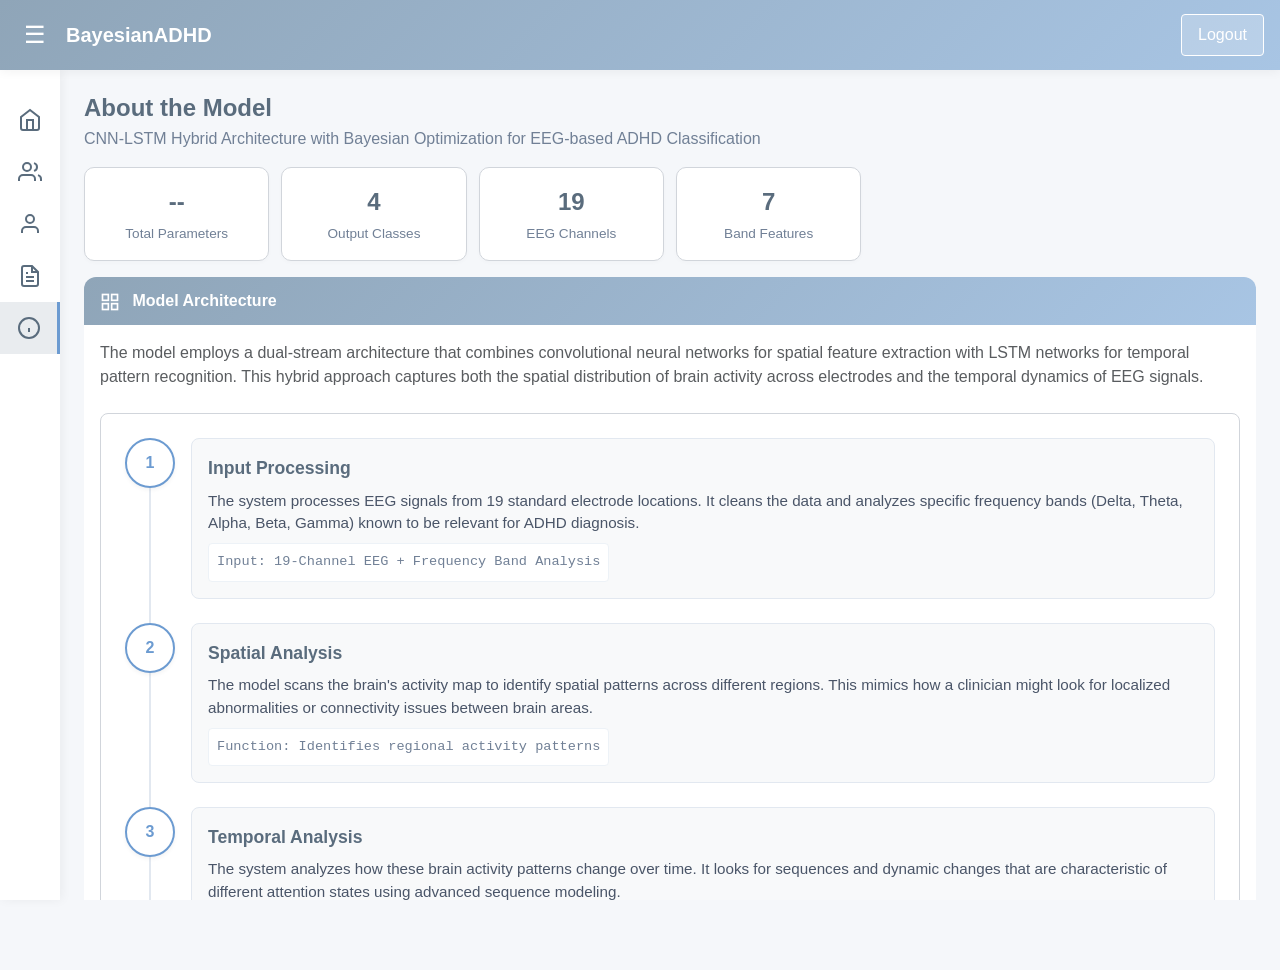
==== commit d477a18f: "refactor(ui): use solid button fills and remove card shadows" ====
--- a/backend/app/templates/about.html
+++ b/backend/app/templates/about.html
@@ -4,6 +4,7 @@
         <meta charset="UTF-8" />
         <meta name="viewport" content="width=device-width, initial-scale=1.0" />
         <title>About - BayesianADHD Model</title>
+        <link rel="icon" type="image/png" href="/static/images/icon.png" />
         <link
             href="https://cdn.jsdelivr.net/npm/bootstrap@5.3.3/dist/css/bootstrap.min.css"
             rel="stylesheet"
@@ -184,7 +185,7 @@
             .card {
                 background: white;
                 border-radius: 12px;
-                box-shadow: 0 2px 8px rgba(0, 0, 0, 0.05);
+                box-shadow: none;
                 border: none;
                 margin-bottom: 1rem;
             }
